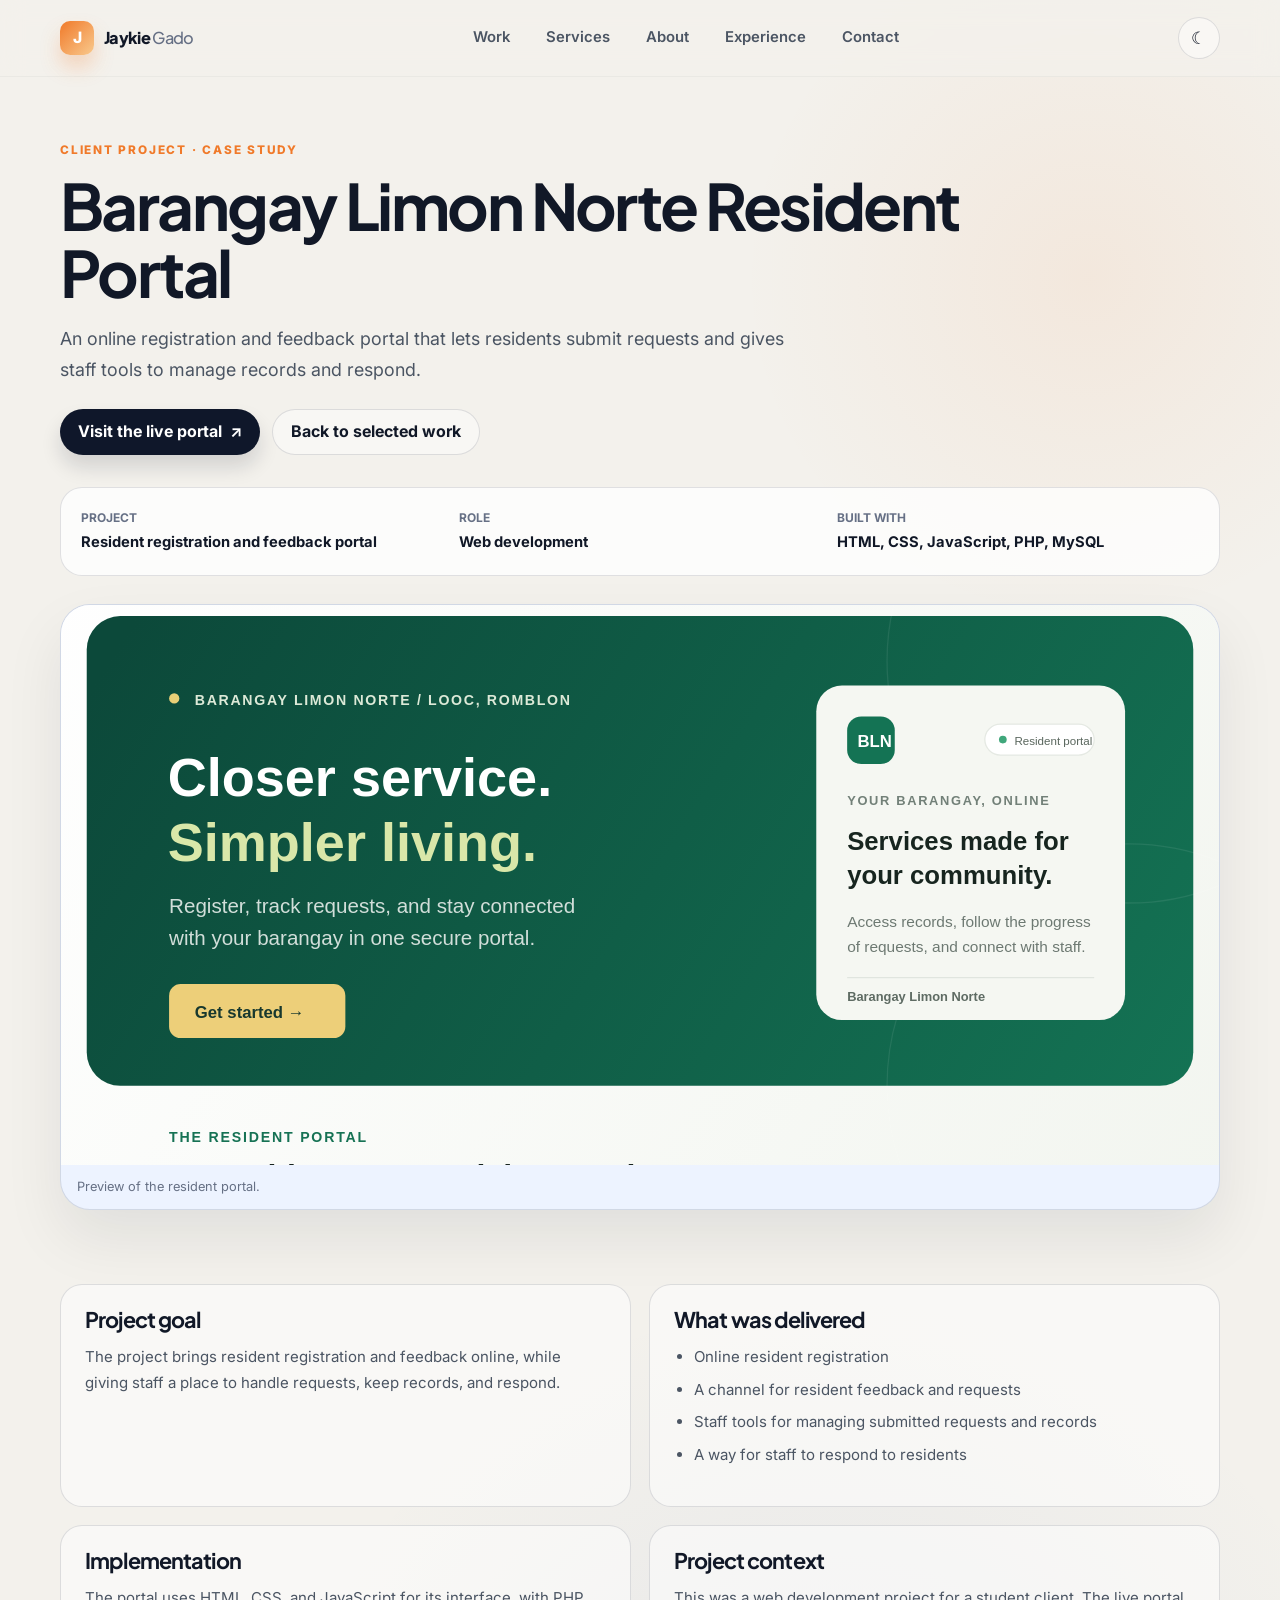
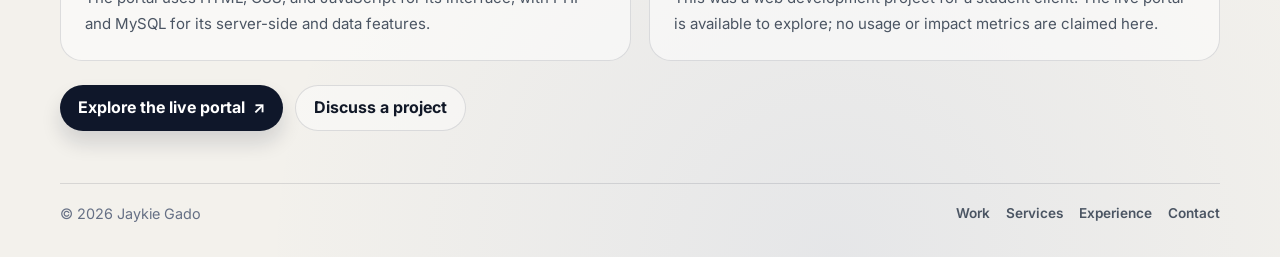
==== limon-norte-case-study.html @ 5b8f56d7 "Improve portfolio positioning and case study Co-authored-by: Copilot <223556219+Copilot@users.norepl" ====
<!doctype html>
<html lang="en">
  <head>
    <meta charset="utf-8">
    <meta name="viewport" content="width=device-width, initial-scale=1.0">
    <meta name="theme-color" content="#f3f1ec">
    <meta name="description" content="Case study: a resident registration and feedback portal for Barangay Limon Norte, with tools for staff to manage requests and records.">
    <title>Barangay Limon Norte Portal | Jaykie Gado</title>
    <link rel="preconnect" href="https://fonts.googleapis.com">
    <link rel="preconnect" href="https://fonts.gstatic.com" crossorigin>
    <link href="https://fonts.googleapis.com/css2?family=Plus+Jakarta+Sans:wght@400;500;600;700;800&family=Inter:wght@400;500;600;700&display=swap" rel="stylesheet">
    <link rel="stylesheet" href="styles.css">
    <script src="script.js" defer></script>
  </head>
  <body>
    <a class="skip-link" href="#main">Skip to main content</a>

    <header class="site-header" id="siteHeader">
      <nav class="nav container" aria-label="Main navigation">
        <div class="nav-brand-group">
          <a class="nav-brand" href="index.html#top" aria-label="Jaykie Gado home">
            <span class="nav-mark">J</span>
            <span class="nav-name">Jaykie <em>Gado</em></span>
          </a>
        </div>
        <ul class="nav-links" id="navLinks">
          <li><a href="index.html#projects" class="nav-link">Work</a></li>
          <li><a href="index.html#pricing" class="nav-link">Services</a></li>
          <li><a href="index.html#about" class="nav-link">About</a></li>
          <li><a href="index.html#experience" class="nav-link">Experience</a></li>
          <li><a href="index.html#contact" class="nav-link">Contact</a></li>
        </ul>
        <div class="nav-actions">
          <button class="theme-toggle" type="button" aria-label="Switch to dark theme" title="Toggle color theme">
            <span aria-hidden="true">☾</span>
          </button>
        </div>
        <button class="nav-toggle" type="button" aria-label="Toggle navigation" aria-expanded="false">
          <span></span>
          <span></span>
        </button>
      </nav>
    </header>

    <main id="main" class="page-shell">
      <section class="case-study-hero">
        <div class="container">
          <p class="eyebrow">Client project · Case study</p>
          <h1>Barangay Limon Norte Resident Portal</h1>
          <p class="case-study-lede">
            An online registration and feedback portal that lets residents submit requests and gives staff tools to manage records and respond.
          </p>
          <div class="case-study-actions">
            <a class="btn btn-dark" href="https://limonnorteportal.infy.click/" target="_blank" rel="noopener noreferrer">Visit the live portal <span aria-hidden="true">↗</span></a>
            <a class="btn btn-ghost" href="index.html#projects">Back to selected work</a>
          </div>

          <dl class="case-study-facts">
            <div>
              <dt>Project</dt>
              <dd>Resident registration and feedback portal</dd>
            </div>
            <div>
              <dt>Role</dt>
              <dd>Web development</dd>
            </div>
            <div>
              <dt>Built with</dt>
              <dd>HTML, CSS, JavaScript, PHP, MySQL</dd>
            </div>
          </dl>

          <figure class="case-study-image">
            <img src="limon-norte-portal-thumbnail.svg" alt="Preview of the Barangay Limon Norte resident portal" fetchpriority="high">
            <figcaption>Preview of the resident portal.</figcaption>
          </figure>
        </div>
      </section>

      <section class="section">
        <div class="container">
          <div class="case-study-content">
            <article class="case-study-detail">
              <h2>Project goal</h2>
              <p>
                The project brings resident registration and feedback online, while giving staff a place to handle requests, keep records, and respond.
              </p>
            </article>
            <article class="case-study-detail">
              <h2>What was delivered</h2>
              <ul>
                <li>Online resident registration</li>
                <li>A channel for resident feedback and requests</li>
                <li>Staff tools for managing submitted requests and records</li>
                <li>A way for staff to respond to residents</li>
              </ul>
            </article>
            <article class="case-study-detail">
              <h2>Implementation</h2>
              <p>
                The portal uses HTML, CSS, and JavaScript for its interface, with PHP and MySQL for its server-side and data features.
              </p>
            </article>
            <article class="case-study-detail">
              <h2>Project context</h2>
              <p>
                This was a web development project for a student client. The live portal is available to explore; no usage or impact metrics are claimed here.
              </p>
            </article>
          </div>
          <div class="case-study-actions">
            <a class="btn btn-dark" href="https://limonnorteportal.infy.click/" target="_blank" rel="noopener noreferrer">Explore the live portal <span aria-hidden="true">↗</span></a>
            <a class="btn btn-ghost" href="index.html#contact">Discuss a project</a>
          </div>
        </div>
      </section>
    </main>

    <footer class="site-footer">
      <div class="container footer-inner">
        <p>© 2026 Jaykie Gado</p>
        <nav class="footer-nav" aria-label="Footer navigation">
          <a href="index.html#projects">Work</a>
          <a href="index.html#pricing">Services</a>
          <a href="index.html#experience">Experience</a>
          <a href="index.html#contact">Contact</a>
        </nav>
      </div>
    </footer>
  </body>
</html>
---- styles.css ----
﻿:root {
  color-scheme: light;
  --bg: #f3f1ec;
  --bg-soft: #fbfaf7;
  --surface: rgba(255, 255, 255, 0.76);
  --surface-strong: #ffffff;
  --surface-raised: rgba(255, 255, 255, 0.5);
  --surface-soft: rgba(255, 255, 255, 0.42);
  --surface-chip: rgba(255, 255, 255, 0.38);
  --surface-hover: rgba(17, 24, 39, 0.04);
  --surface-tag: rgba(17, 24, 39, 0.02);
  --header-bg: rgba(243, 241, 236, 0.76);
  --header-border: rgba(17, 24, 39, 0.04);
  --header-shadow: 0 12px 24px rgba(15, 23, 42, 0.06);
  --section-wash: linear-gradient(180deg, rgba(255, 255, 255, 0.24), rgba(255, 255, 255, 0));
  --ink: #111827;
  --ink-soft: #4b5563;
  --muted: #667085;
  --border: rgba(15, 23, 42, 0.12);
  --shadow: 0 28px 60px rgba(15, 23, 42, 0.08);
  --shadow-soft: 0 18px 36px rgba(15, 23, 42, 0.05);
  --button-bg: #0f172a;
  --button-text: #ffffff;
  --button-hover: #172334;
  --button-shadow: 0 12px 20px rgba(15, 23, 42, 0.14);
  --media-bg: #edf3ff;
  --ambient-warm: rgba(240, 122, 42, 0.08);
  --ambient-cool: rgba(68, 103, 186, 0.08);
  --brand-mark-end: #f9c98d;
  --brand-mark-text: #ffffff;
  --accent: #f07a2a;
  --accent-soft: #fff1e7;
  --container: 1160px;
  --nav-h: 76px;
  --radius-xl: 30px;
  --radius-lg: 22px;
  --radius-md: 16px;
}

* { box-sizing: border-box; }

html {
  scroll-behavior: smooth;
}

body {
  margin: 0;
  min-height: 100vh;
  background:
    radial-gradient(circle at 85% 15%, var(--ambient-warm), transparent 18%),
    radial-gradient(circle at 65% 100%, var(--ambient-cool), transparent 28%),
    var(--bg);
  color: var(--ink);
  font-family: "Inter", sans-serif;
  line-height: 1.6;
  transition: background-color 0.2s ease, color 0.2s ease;
}

body.dark-theme {
  color-scheme: dark;
  --bg: #10151d;
  --bg-soft: #171f2b;
  --surface: rgba(27, 36, 49, 0.92);
  --surface-strong: #1b2431;
  --surface-raised: #1b2431;
  --surface-soft: rgba(255, 255, 255, 0.045);
  --surface-chip: rgba(255, 255, 255, 0.055);
  --surface-hover: rgba(255, 255, 255, 0.07);
  --surface-tag: rgba(255, 255, 255, 0.04);
  --header-bg: rgba(16, 21, 29, 0.88);
  --header-border: rgba(169, 185, 208, 0.1);
  --header-shadow: 0 12px 24px rgba(0, 0, 0, 0.24);
  --section-wash: linear-gradient(180deg, rgba(255, 255, 255, 0.025), rgba(255, 255, 255, 0));
  --ink: #f5f7fb;
  --ink-soft: #c5cfdd;
  --muted: #9ba8ba;
  --border: rgba(169, 185, 208, 0.16);
  --shadow: 0 28px 60px rgba(0, 0, 0, 0.36);
  --shadow-soft: 0 18px 36px rgba(0, 0, 0, 0.22);
  --button-bg: #ffad70;
  --button-text: #21170f;
  --button-hover: #ffc18f;
  --button-shadow: 0 12px 24px rgba(255, 173, 112, 0.16);
  --media-bg: #202a38;
  --ambient-warm: rgba(240, 122, 42, 0.055);
  --ambient-cool: rgba(68, 103, 186, 0.045);
  --brand-mark-end: #ffd2ad;
  --brand-mark-text: #21170f;
  --accent: #ffad70;
  --accent-soft: rgba(255, 173, 112, 0.12);
}

img {
  display: block;
  max-width: 100%;
}

a {
  color: inherit;
  text-decoration: none;
}

button, input, textarea {
  font: inherit;
}

button {
  border: 0;
  background: none;
  color: inherit;
}

.skip-link {
  position: absolute;
  left: -9999px;
  top: auto;
}

.skip-link:focus {
  left: 16px;
  top: 16px;
  z-index: 50;
  padding: 12px 18px;
  background: var(--button-bg);
  color: var(--button-text);
  border-radius: 10px;
}

.container {
  width: min(var(--container), calc(100% - 48px));
  margin-inline: auto;
}

.section {
  padding: 38px 0 52px;
}

section[id] {
  scroll-margin-top: calc(var(--nav-h) + 18px);
}

.eyebrow {
  margin: 0 0 12px;
  color: var(--accent);
  font-size: 0.74rem;
  font-weight: 800;
  letter-spacing: 0.15em;
  text-transform: uppercase;
}

h1, h2, h3 {
  font-family: "Plus Jakarta Sans", sans-serif;
  line-height: 1.05;
  letter-spacing: -0.04em;
  margin: 0;
}

h2 {
  font-size: clamp(2rem, 3vw, 3rem);
}

p {
  margin: 0;
}

.site-header {
  position: sticky;
  top: 0;
  z-index: 40;
  background: var(--header-bg);
  backdrop-filter: blur(12px);
  border-bottom: 1px solid var(--header-border);
  transition: background-color 0.2s ease, box-shadow 0.2s ease, border-color 0.2s ease;
}

.site-header.is-scrolled {
  box-shadow: var(--header-shadow);
}

.nav {
  height: var(--nav-h);
  display: flex;
  align-items: center;
  justify-content: space-between;
  gap: 18px;
}

.nav-brand-group {
  display: flex;
  align-items: center;
  gap: 20px;
  min-width: 0;
}

.nav-brand {
  display: inline-flex;
  align-items: center;
  gap: 10px;
  min-width: 0;
  font-weight: 800;
  font-size: 1.02rem;
}

.nav-mark {
  width: 34px;
  height: 34px;
  display: grid;
  place-items: center;
  border-radius: 10px;
  background: linear-gradient(135deg, var(--accent), var(--brand-mark-end));
  color: var(--brand-mark-text);
  box-shadow: 0 12px 20px rgba(240, 122, 42, 0.25);
  font-size: 0.98rem;
}

.nav-name {
  white-space: nowrap;
  font-family: "Plus Jakarta Sans", sans-serif;
  letter-spacing: -0.04em;
}

.nav-name em {
  color: var(--muted);
  font-style: normal;
  font-weight: 500;
}

.nav-links {
  display: flex;
  align-items: center;
  justify-content: center;
  gap: 8px;
  list-style: none;
  padding: 0;
  margin: 0;
}

.nav-link {
  display: inline-flex;
  align-items: center;
  justify-content: center;
  min-height: 40px;
  padding: 9px 14px;
  border-radius: 12px;
  color: var(--ink-soft);
  font-size: 0.93rem;
  font-weight: 600;
  transition: color 0.2s ease, background-color 0.2s ease;
}

.nav-link:hover,
.nav-link.is-active {
  background: var(--surface-hover);
  color: var(--ink);
}

.nav-actions {
  display: flex;
  align-items: center;
  gap: 12px;
}

.theme-toggle {
  width: 42px;
  height: 42px;
  border-radius: 50%;
  border: 1px solid var(--border);
  background: var(--surface-soft);
  display: grid;
  place-items: center;
  font-size: 1.05rem;
  cursor: pointer;
  transition: transform 0.2s ease, border-color 0.2s ease;
}

.theme-toggle:hover {
  transform: translateY(-1px);
  border-color: rgba(240, 122, 42, 0.6);
}

.btn {
  display: inline-flex;
  align-items: center;
  justify-content: center;
  gap: 8px;
  min-height: 46px;
  padding: 0 18px;
  border-radius: 999px;
  font-weight: 700;
  transition: transform 0.2s ease, border-color 0.2s ease, background-color 0.2s ease, color 0.2s ease;
}

.btn:hover,
.btn:focus-visible {
  transform: translateY(-1px);
}

.btn-dark {
  background: var(--button-bg);
  color: var(--button-text);
  box-shadow: var(--button-shadow);
}

.btn-dark:hover,
.btn-dark:focus-visible {
  background: var(--button-hover);
}

.btn-ghost {
  border: 1px solid var(--border);
  background: var(--surface-soft);
  color: var(--ink);
}

.btn-sm {
  min-height: 38px;
  padding-inline: 14px;
  font-size: 0.83rem;
}

.btn-arrow {
  display: inline-block;
  font-size: 1.05rem;
  transform: translateX(0);
  transition: transform 0.2s ease;
}

.btn:hover .btn-arrow,
.btn:focus-visible .btn-arrow {
  transform: translateX(3px);
}

.nav-toggle {
  display: none;
  width: 40px;
  height: 40px;
  border: 1px solid var(--border);
  border-radius: 10px;
  padding: 0;
  flex-direction: column;
  justify-content: center;
  align-items: center;
  gap: 5px;
  cursor: pointer;
}

.nav-toggle span {
  width: 18px;
  height: 2px;
  border-radius: 999px;
  background: var(--ink);
  display: block;
  transition: transform 0.2s ease, opacity 0.2s ease;
}

.nav-toggle[aria-expanded="true"] span:nth-child(1) {
  transform: translateY(7px) rotate(45deg);
}

.nav-toggle[aria-expanded="true"] span:nth-child(2) {
  transform: translateY(-7px) rotate(-45deg);
}

.hero {
  padding: 56px 0 28px;
}

.case-study-hero {
  padding: 64px 0 36px;
}

.case-study-hero h1 {
  max-width: 900px;
  font-size: clamp(2.7rem, 5vw, 4.5rem);
}

.case-study-lede {
  max-width: 760px;
  margin-top: 18px;
  color: var(--ink-soft);
  font-size: 1.12rem;
  line-height: 1.7;
}

.case-study-actions {
  display: flex;
  flex-wrap: wrap;
  gap: 12px;
  margin-top: 24px;
}

.case-study-facts {
  display: grid;
  grid-template-columns: repeat(3, minmax(0, 1fr));
  gap: 16px;
  margin-top: 32px;
  padding: 20px;
  border: 1px solid var(--border);
  border-radius: var(--radius-lg);
  background: var(--surface);
}

.case-study-facts div {
  display: grid;
  gap: 4px;
}

.case-study-facts dt {
  color: var(--muted);
  font-size: 0.75rem;
  font-weight: 700;
  text-transform: uppercase;
}

.case-study-facts dd {
  margin: 0;
  color: var(--ink);
  font-size: 0.92rem;
  font-weight: 700;
}

.case-study-image {
  margin: 28px 0 0;
  overflow: hidden;
  border: 1px solid var(--border);
  border-radius: var(--radius-xl);
  background: var(--media-bg);
  box-shadow: var(--shadow);
}

.case-study-image img {
  width: 100%;
  max-height: 560px;
  object-fit: cover;
}

.case-study-image figcaption {
  padding: 12px 16px;
  color: var(--muted);
  font-size: 0.8rem;
}

.case-study-content {
  display: grid;
  grid-template-columns: repeat(2, minmax(0, 1fr));
  gap: 18px;
}

.case-study-detail {
  padding: 24px;
  border: 1px solid var(--border);
  border-radius: var(--radius-lg);
  background: var(--surface-raised);
}

.case-study-detail h2 {
  font-size: 1.35rem;
}

.case-study-detail p,
.case-study-detail ul {
  margin-top: 12px;
  color: var(--ink-soft);
  font-size: 0.94rem;
  line-height: 1.7;
}

.case-study-detail ul {
  display: grid;
  gap: 7px;
  padding-left: 20px;
}

.hero-inner {
  display: grid;
  grid-template-columns: minmax(0, 1.15fr) minmax(320px, 0.85fr);
  align-items: center;
  gap: 42px;
}

.hero-copy {
  max-width: 700px;
}

.hero-badge {
  display: inline-flex;
  align-items: center;
  gap: 10px;
  padding: 8px 12px;
  border: 1px solid var(--border);
  border-radius: 999px;
  background: var(--surface-soft);
  color: var(--ink-soft);
  font-size: 0.8rem;
  font-weight: 700;
}

.hero h1 {
  margin-top: 18px;
  font-size: clamp(3rem, 5vw, 5rem);
  letter-spacing: -0.07em;
  max-width: 700px;
}

.hero-sub {
  margin-top: 22px;
  max-width: 600px;
  color: var(--ink-soft);
  font-size: 1.12rem;
  line-height: 1.7;
}

.hero-sub strong {
  color: var(--ink);
}

.hero-cta {
  display: flex;
  align-items: center;
  flex-wrap: wrap;
  gap: 14px;
  margin-top: 26px;
}

.hero-foot {
  display: flex;
  align-items: center;
  gap: 14px;
  margin-top: 22px;
  color: var(--muted);
  font-size: 0.78rem;
  font-weight: 700;
  letter-spacing: 0.08em;
  text-transform: uppercase;
}

.hero-divider {
  width: 1px;
  height: 18px;
  background: var(--border);
}

.featured-project {
  overflow: hidden;
  border: 1px solid var(--border);
  border-radius: var(--radius-xl);
  background: var(--surface-raised);
  box-shadow: var(--shadow);
  transition: transform 0.2s ease, box-shadow 0.2s ease;
}

.featured-project:hover,
.featured-project:focus-within {
  transform: translateY(-4px);
  box-shadow: var(--shadow-soft);
}

.featured-project-link {
  display: block;
  height: 100%;
}

.featured-project img {
  width: 100%;
  aspect-ratio: 16 / 11;
  object-fit: cover;
  background: var(--media-bg);
}

.featured-project-body {
  padding: 20px 22px 22px;
}

.featured-project-kicker {
  color: var(--accent);
  font-size: 0.7rem;
  font-weight: 800;
  letter-spacing: 0.12em;
  text-transform: uppercase;
}

.featured-project h2 {
  margin-top: 8px;
  font-size: clamp(1.3rem, 2vw, 1.7rem);
  line-height: 1.2;
  letter-spacing: -0.045em;
}

.featured-project-cta {
  display: inline-flex;
  align-items: center;
  gap: 8px;
  margin-top: 14px;
  color: var(--ink-soft);
  font-size: 0.88rem;
  font-weight: 700;
}

.featured-project-cta span {
  color: var(--accent);
  transition: transform 0.2s ease;
}

.featured-project:hover .featured-project-cta span,
.featured-project:focus-within .featured-project-cta span {
  transform: translateX(3px);
}

.section-head {
  margin-bottom: 26px;
}

.section-head h2 {
  max-width: 760px;
}

.about-grid {
  display: grid;
  grid-template-columns: minmax(0, 1.15fr) minmax(280px, 0.85fr);
  align-items: start;
  gap: 32px;
}

.about-copy {
  max-width: 760px;
}

.about-copy p + p {
  margin-top: 16px;
}

.about-copy p {
  color: var(--ink-soft);
  font-size: 1.04rem;
  line-height: 1.75;
}

.about-side {
  position: sticky;
  top: calc(var(--nav-h) + 20px);
}

.about-card {
  padding: 22px;
  border: 1px solid var(--border);
  border-radius: var(--radius-xl);
  background: var(--surface);
  box-shadow: var(--shadow-soft);
}

.about-card-head {
  display: flex;
  align-items: center;
  gap: 14px;
}

.about-card-head h3 {
  font-size: 1.1rem;
}

.about-card-head p {
  margin-top: 4px;
  color: var(--muted);
  font-size: 0.8rem;
}

.about-points {
  list-style: none;
  padding: 0;
  margin: 20px 0 0;
  display: grid;
  gap: 10px;
}

.about-points li {
  position: relative;
  padding-left: 18px;
  color: var(--ink-soft);
  font-size: 0.94rem;
  line-height: 1.6;
}

.about-points li::before {
  content: "";
  position: absolute;
  left: 0;
  top: 11px;
  width: 8px;
  height: 8px;
  border-radius: 50%;
  background: var(--accent);
}

.stack {
  background: var(--section-wash);
}

.stack-ledger {
  border-top: 1px solid var(--border);
}

.stack-row {
  display: grid;
  grid-template-columns: 240px minmax(0, 1fr);
  gap: 24px;
  padding: 22px 0;
  border-bottom: 1px solid var(--border);
}

.stack-cat {
  min-width: 0;
}

.stack-cat h3 {
  font-size: 1.16rem;
  margin-bottom: 6px;
}

.stack-cat p {
  color: var(--muted);
  font-size: 0.93rem;
}

.stack-chips {
  display: flex;
  flex-wrap: wrap;
  align-items: center;
  gap: 10px;
}

.stack-chips span {
  padding: 10px 14px;
  border-radius: 999px;
  border: 1px solid var(--border);
  background: var(--surface-chip);
  color: var(--ink);
  font-size: 0.86rem;
  font-weight: 600;
}

.project-grid {
  display: grid;
  grid-template-columns: repeat(3, minmax(0, 1fr));
  gap: 22px;
}

.project-card {
  display: flex;
  flex-direction: column;
  min-height: 100%;
  border: 1px solid var(--border);
  border-radius: 24px;
  background: var(--surface-raised);
  box-shadow: var(--shadow-soft);
  overflow: hidden;
  transition: transform 0.2s ease, box-shadow 0.2s ease;
}

.project-card:hover,
.project-card:focus-within {
  transform: translateY(-4px);
  box-shadow: var(--shadow);
}

.project-media {
  aspect-ratio: 16 / 10;
  overflow: hidden;
  background: var(--media-bg);
}

.project-media img {
  width: 100%;
  height: 100%;
  object-fit: cover;
  transition: transform 0.25s ease;
}

.project-card:hover .project-media img,
.project-card:focus-within .project-media img {
  transform: scale(1.04);
}

.project-body {
  display: flex;
  flex: 1;
  flex-direction: column;
  padding: 18px 18px 20px;
}

.project-topline {
  display: flex;
  align-items: center;
  justify-content: space-between;
  gap: 12px;
}

.project-tag {
  display: inline-flex;
  padding: 7px 9px;
  border-radius: 999px;
  background: var(--accent-soft);
  color: var(--accent);
  font-size: 0.7rem;
  font-weight: 800;
  letter-spacing: 0.08em;
  text-transform: uppercase;
}

.project-topline a {
  color: var(--ink);
  font-size: 0.78rem;
  font-weight: 700;
}

.project-body h3 {
  margin-top: 16px;
  font-size: 1.45rem;
  letter-spacing: -0.05em;
}

.project-body p {
  margin-top: 12px;
  color: var(--ink-soft);
  font-size: 0.96rem;
  line-height: 1.7;
}

.project-case-study {
  display: inline-flex;
  align-items: center;
  gap: 7px;
  margin-top: 12px;
  color: var(--ink);
  font-size: 0.86rem;
  font-weight: 700;
}

.project-case-study span {
  color: var(--accent);
}

.project-tags {
  display: flex;
  flex-wrap: wrap;
  gap: 8px;
  list-style: none;
  padding: 0;
  margin: 18px 0 0;
}

.project-tags li {
  padding: 7px 10px;
  border-radius: 999px;
  border: 1px solid var(--border);
  background: var(--surface-tag);
  color: var(--ink-soft);
  font-size: 0.72rem;
  font-weight: 700;
  letter-spacing: 0.02em;
}

.pricing {
  background: var(--section-wash);
}

.pricing-intro {
  max-width: 760px;
  margin-top: 16px;
  color: var(--ink-soft);
  font-size: 1rem;
  line-height: 1.7;
}

.pricing-toolbar {
  display: grid;
  grid-template-columns: auto minmax(190px, 250px) minmax(0, 1fr);
  align-items: center;
  gap: 12px;
  margin: 0 0 22px;
  padding: 16px 18px;
  border: 1px solid var(--border);
  border-radius: var(--radius-md);
  background: var(--surface);
}

.pricing-toolbar label {
  color: var(--ink);
  font-size: 0.88rem;
  font-weight: 700;
}

.pricing-toolbar select {
  min-height: 42px;
  padding: 8px 12px;
  border: 1px solid var(--border);
  border-radius: 10px;
  background: var(--surface-strong);
  color: var(--ink);
  font: inherit;
  font-size: 0.86rem;
}

.pricing-toolbar select:focus-visible {
  outline: 2px solid var(--accent);
  outline-offset: 2px;
}

.currency-note {
  color: var(--muted);
  font-size: 0.78rem;
  line-height: 1.5;
}

.currency-attribution {
  grid-column: 1 / -1;
  margin: -6px 0 0;
  color: var(--muted);
  font-size: 0.72rem;
}

.currency-attribution a {
  color: inherit;
  text-underline-offset: 2px;
}

.package-grid {
  display: grid;
  grid-template-columns: repeat(3, minmax(0, 1fr));
  align-items: stretch;
  gap: 18px;
}

.package-card {
  display: flex;
  flex-direction: column;
  padding: 24px;
  border: 1px solid var(--border);
  border-radius: var(--radius-lg);
  background: var(--surface-raised);
  box-shadow: var(--shadow-soft);
}

.package-card-featured {
  border-color: var(--accent);
  box-shadow: var(--shadow);
}

.package-number {
  color: var(--accent);
  font-size: 0.7rem;
  font-weight: 800;
  letter-spacing: 0.12em;
  text-transform: uppercase;
}

.package-card h3,
.custom-solutions h3 {
  margin-top: 10px;
  font-size: 1.35rem;
  line-height: 1.2;
}

.package-audience {
  min-height: 58px;
  margin-top: 10px;
  color: var(--ink-soft);
  font-size: 0.9rem;
  line-height: 1.6;
}

.package-price {
  display: grid;
  gap: 2px;
  margin-top: 18px;
  padding: 14px 0;
  border-top: 1px solid var(--border);
  border-bottom: 1px solid var(--border);
}

.package-price span {
  color: var(--muted);
  font-size: 0.78rem;
}

.package-price strong {
  font-family: "Plus Jakarta Sans", sans-serif;
  font-size: 1.8rem;
  letter-spacing: -0.05em;
}

.package-features,
.custom-solution-list {
  display: grid;
  gap: 9px;
  margin: 18px 0 22px;
  padding: 0;
  list-style: none;
}

.package-features li,
.custom-solution-list li {
  position: relative;
  padding-left: 18px;
  color: var(--ink-soft);
  font-size: 0.84rem;
  line-height: 1.5;
}

.package-features li::before,
.custom-solution-list li::before {
  position: absolute;
  left: 0;
  color: var(--accent);
  content: "✓";
  font-weight: 800;
}

.package-delivery {
  margin-top: auto;
  padding-top: 14px;
  border-top: 1px solid var(--border);
  color: var(--muted);
  font-size: 0.8rem;
  line-height: 1.6;
}

.package-delivery strong {
  color: var(--ink);
}

.custom-solutions {
  display: grid;
  grid-template-columns: minmax(0, 0.9fr) minmax(0, 1.1fr);
  gap: 30px;
  margin-top: 20px;
  padding: 26px;
  border: 1px solid var(--border);
  border-radius: var(--radius-lg);
  background: var(--surface);
}

.custom-solutions-copy > p:not(.package-number, .custom-quotation, .package-delivery) {
  margin-top: 12px;
  color: var(--ink-soft);
  font-size: 0.92rem;
  line-height: 1.7;
}

.custom-quotation {
  margin-top: 16px;
  color: var(--accent);
  font-family: "Plus Jakarta Sans", sans-serif;
  font-size: 1.25rem;
  font-weight: 800;
}

.custom-solutions .package-delivery {
  margin-top: 12px;
}

.custom-solution-list {
  grid-template-columns: repeat(2, minmax(0, 1fr));
  align-content: center;
  margin: 0;
}

.pricing-extras {
  display: grid;
  grid-template-columns: repeat(2, minmax(0, 1fr));
  gap: 20px;
  margin-top: 28px;
}

.pricing-extra {
  padding: 24px;
  border: 1px solid var(--border);
  border-radius: var(--radius-lg);
  background: var(--surface-raised);
}

.pricing-extra h3 {
  margin-bottom: 18px;
  font-size: 1.2rem;
}

.service-list {
  margin: 0;
}

.service-list > div {
  display: flex;
  justify-content: space-between;
  gap: 14px;
  padding: 11px 0;
  border-top: 1px solid var(--border);
  font-size: 0.84rem;
}

.service-list dt {
  color: var(--ink-soft);
}

.service-list dd {
  flex: none;
  margin: 0;
  color: var(--ink);
  font-weight: 700;
  text-align: right;
}

.pricing-terms ol {
  display: grid;
  gap: 12px;
  margin: 16px 0 0;
  padding-left: 20px;
  color: var(--ink-soft);
  font-size: 0.82rem;
  line-height: 1.6;
}

.pricing-terms summary {
  display: flex;
  align-items: center;
  justify-content: space-between;
  gap: 12px;
  color: var(--ink);
  font-family: "Plus Jakarta Sans", sans-serif;
  font-size: 1.2rem;
  font-weight: 800;
  cursor: pointer;
  list-style: none;
}

.pricing-terms summary::-webkit-details-marker {
  display: none;
}

.pricing-terms summary::after {
  color: var(--accent);
  content: "+";
  font-size: 1.5rem;
}

.pricing-terms[open] summary::after {
  content: "−";
}

.pricing-note {
  margin-top: 20px;
  color: var(--muted);
  font-size: 0.8rem;
  line-height: 1.6;
}

.pricing-cta {
  display: flex;
  align-items: center;
  justify-content: space-between;
  gap: 24px;
  margin-top: 24px;
  padding: 24px 26px;
  border: 1px solid var(--border);
  border-radius: var(--radius-lg);
  background: var(--accent-soft);
}

.pricing-cta h3 {
  font-size: 1.2rem;
}

.pricing-cta p {
  margin-top: 7px;
  color: var(--ink-soft);
  font-size: 0.88rem;
}

.timeline-box {
  border-top: 1px solid var(--border);
}

.timeline-item {
  display: grid;
  grid-template-columns: 18px minmax(0, 1fr);
  gap: 22px;
  align-items: start;
  padding-top: 22px;
}

.timeline-marker {
  width: 12px;
  height: 12px;
  border-radius: 50%;
  background: var(--accent);
  box-shadow: 0 0 0 8px rgba(240, 122, 42, 0.12);
}

.timeline-content {
  min-width: 0;
}

.timeline-kicker {
  color: var(--muted);
  font-size: 0.72rem;
  letter-spacing: 0.12em;
  text-transform: uppercase;
  font-weight: 800;
}

.timeline-content h3 {
  margin-top: 10px;
  font-size: clamp(1.6rem, 2.5vw, 2.1rem);
}

.timeline-meta {
  display: flex;
  flex-wrap: wrap;
  gap: 12px;
  margin-top: 8px;
  color: var(--muted);
  font-size: 0.82rem;
  font-weight: 700;
}

.timeline-content p {
  margin-top: 14px;
  color: var(--ink-soft);
  font-size: 1rem;
  line-height: 1.75;
}

.link-arrow {
  display: inline-flex;
  align-items: center;
  gap: 8px;
  margin-top: 14px;
  color: var(--ink);
  font-size: 0.9rem;
  font-weight: 700;
}

.link-arrow span {
  color: var(--accent);
  font-size: 1.1rem;
}

.testimonial-card {
  width: 100%;
  max-width: 760px;
  margin-inline: auto;
  padding: 18px;
  border: 1px solid var(--border);
  border-radius: var(--radius-xl);
  background: var(--surface);
  box-shadow: var(--shadow-soft);
}

.testimonial-label {
  margin-bottom: 16px;
  color: var(--muted);
  font-size: 0.85rem;
  font-weight: 700;
}

.testimonial-images {
  display: grid;
  grid-template-columns: repeat(2, minmax(0, 1fr));
  gap: 14px;
}

.testimonial-images img {
  width: 100%;
  height: clamp(160px, 24vw, 260px);
  object-fit: contain;
  border-radius: 18px;
  border: 1px solid var(--border);
  background: var(--media-bg);
}

.contact {
  padding-bottom: 70px;
}

.contact-band {
  padding: 32px 28px;
  border: 1px solid var(--border);
  border-radius: 32px;
  background: linear-gradient(135deg, rgba(255,255,255,0.7), rgba(255, 241, 231, 0.72));
  box-shadow: var(--shadow-soft);
}

body.dark-theme .contact-band {
  background: linear-gradient(135deg, #1b2431, #202a38);
}

.contact-copy h2 {
  max-width: 660px;
}

.contact-text {
  margin-top: 16px;
  max-width: 700px;
  color: var(--ink-soft);
  font-size: 1.03rem;
  line-height: 1.7;
}

.inquiry-form {
  display: grid;
  grid-template-columns: repeat(2, minmax(0, 1fr));
  gap: 18px;
  margin-top: 26px;
}

.form-field {
  display: grid;
  align-content: start;
  gap: 7px;
  min-width: 0;
}

.form-field[hidden] {
  display: none;
}

.form-field label {
  color: var(--ink);
  font-size: 0.88rem;
  font-weight: 700;
}

.form-field label span {
  color: var(--muted);
  font-size: 0.8rem;
  font-weight: 500;
}

.form-field input,
.form-field select,
.form-field textarea {
  width: 100%;
  min-width: 0;
  border: 1px solid var(--border);
  border-radius: 12px;
  padding: 12px 14px;
  background: var(--surface-strong);
  color: var(--ink);
  font-size: 0.94rem;
  transition: border-color 0.2s ease, box-shadow 0.2s ease;
}

.form-field input,
.form-field select {
  min-height: 48px;
}

.form-field textarea {
  min-height: 132px;
  resize: vertical;
  line-height: 1.6;
}

.form-field input::placeholder,
.form-field textarea::placeholder {
  color: var(--muted);
}

.form-field input:focus,
.form-field select:focus,
.form-field textarea:focus {
  outline: none;
  border-color: var(--accent);
  box-shadow: 0 0 0 3px var(--accent-soft);
}

.form-field-wide {
  grid-column: 1 / -1;
}

.form-submit {
  justify-items: start;
  gap: 10px;
}

.form-submit button {
  cursor: pointer;
}

.form-submit button:disabled {
  cursor: wait;
  opacity: 0.72;
}

.form-submit p,
.form-submit a {
  color: var(--muted);
  font-size: 0.82rem;
}

.form-submit .form-status:empty {
  display: none;
}

.form-submit .form-status {
  color: var(--ink);
  font-weight: 700;
}

.form-submit a {
  color: var(--ink-soft);
  text-decoration: underline;
  text-underline-offset: 3px;
}

.site-footer {
  padding: 0 0 32px;
}

.footer-inner {
  display: flex;
  align-items: center;
  justify-content: space-between;
  gap: 18px;
  border-top: 1px solid var(--border);
  padding-top: 18px;
}

.footer-inner p {
  color: var(--muted);
  font-size: 0.9rem;
}

.footer-nav {
  display: flex;
  align-items: center;
  flex-wrap: wrap;
  gap: 16px;
  color: var(--ink-soft);
  font-size: 0.85rem;
  font-weight: 600;
}

@media (max-width: 980px) {
  .nav-brand-group {
    gap: 12px;
  }

  .project-grid {
    grid-template-columns: repeat(2, minmax(0, 1fr));
  }

  .package-grid {
    grid-template-columns: repeat(2, minmax(0, 1fr));
  }

  .pricing-toolbar {
    grid-template-columns: auto minmax(190px, 250px);
  }

  .currency-note {
    grid-column: 1 / -1;
  }

  .package-card:last-child {
    grid-column: 1 / -1;
  }

  .about-grid,
  .hero-inner {
    grid-template-columns: 1fr;
  }

  .hero-copy {
    max-width: 760px;
  }

  .featured-project {
    width: min(100%, 560px);
    justify-self: center;
  }

  .about-side {
    position: static;
  }
}

@media (max-width: 1200px) and (min-width: 761px) {
  .nav-links {
    gap: 2px;
  }

  .nav-link {
    padding-inline: 9px;
    font-size: 0.86rem;
  }
}

@media (max-width: 760px) {
  .container {
    width: min(var(--container), calc(100% - 24px));
  }

  .nav {
    gap: 10px;
    position: relative;
  }

  .nav-links {
    position: absolute;
    top: calc(100% + 8px);
    left: 0;
    right: 0;
    display: none;
    flex-direction: column;
    padding: 16px 14px 18px;
    border: 1px solid var(--border);
    border-radius: 18px;
    background: var(--surface-strong);
    box-shadow: var(--shadow-soft);
  }

  .nav-links.is-open {
    display: flex;
  }

  .nav-actions .btn {
    display: none;
  }

  .nav-toggle {
    display: inline-flex;
  }

  .hero {
    padding-top: 36px;
  }

  .case-study-hero {
    padding-top: 40px;
  }

  .case-study-facts,
  .case-study-content {
    grid-template-columns: 1fr;
  }

  .hero h1 {
    font-size: clamp(2.7rem, 11vw, 4rem);
  }

  .hero-foot {
    flex-wrap: wrap;
  }

  .project-grid {
    grid-template-columns: 1fr;
  }

  .package-grid,
  .pricing-extras,
  .custom-solutions {
    grid-template-columns: 1fr;
  }

  .pricing-toolbar {
    grid-template-columns: 1fr;
  }

  .currency-note {
    grid-column: auto;
  }

  .package-card:last-child {
    grid-column: auto;
  }

  .package-audience {
    min-height: 0;
  }

  .custom-solutions,
  .pricing-extra {
    padding: 20px;
  }

  .custom-solution-list {
    grid-template-columns: 1fr;
  }

  .pricing-cta {
    align-items: flex-start;
    flex-direction: column;
    padding: 20px;
  }

  .stack-row {
    grid-template-columns: 1fr;
    gap: 14px;
  }

  .hero-inner {
    gap: 32px;
  }

  .contact-band {
    padding: 22px 20px;
  }

  .inquiry-form {
    grid-template-columns: 1fr;
  }

  .form-field-wide {
    grid-column: auto;
  }

  .footer-inner {
    flex-direction: column;
    align-items: flex-start;
  }
}
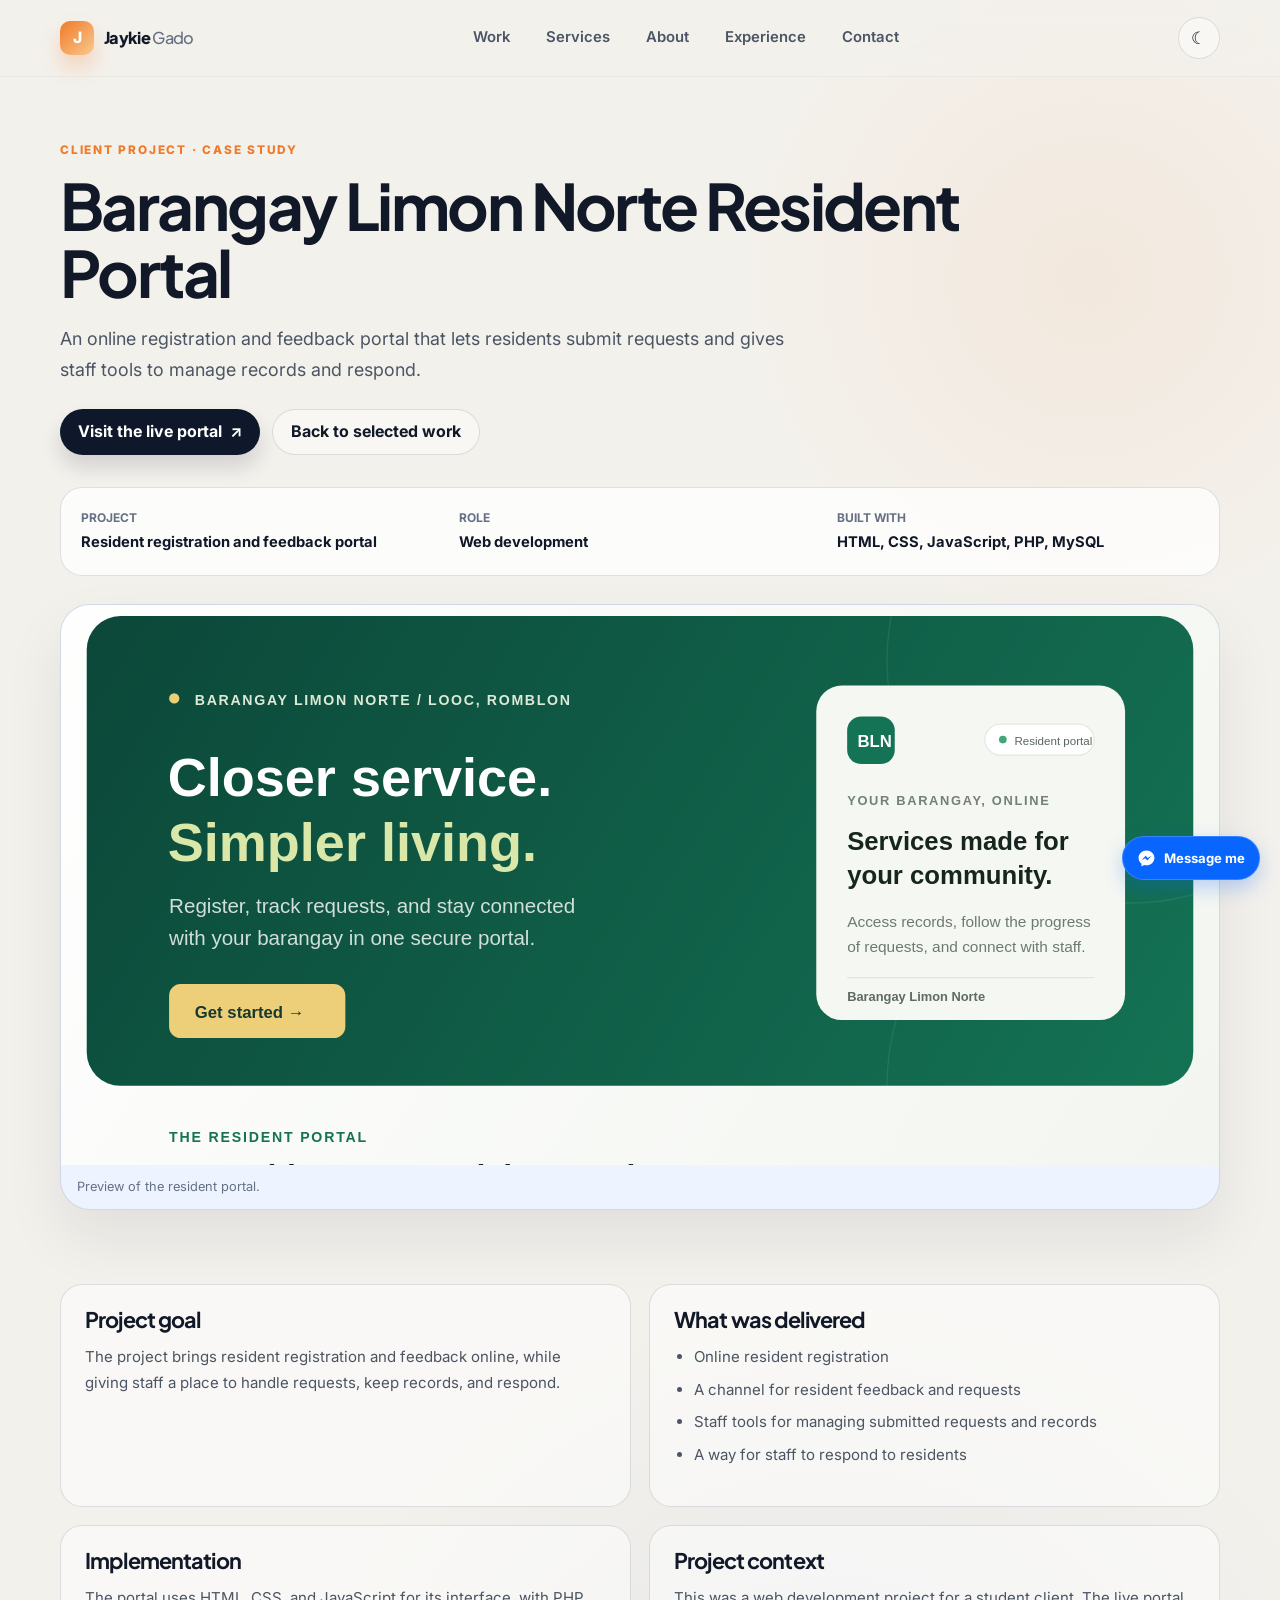
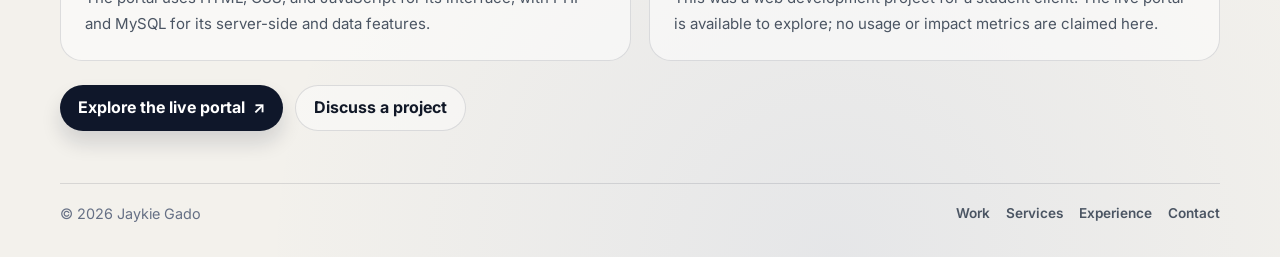
==== commit 32ec1108: "Refine portfolio services and contact options Co-authored-by: Copilot <223556219+Copilot@users.norep" ====
--- a/limon-norte-case-study.html
+++ b/limon-norte-case-study.html
@@ -127,5 +127,12 @@
         </nav>
       </div>
     </footer>
+
+    <a class="messenger-widget" href="https://m.me/jaykiegado88" target="_blank" rel="noopener noreferrer" aria-label="Message Jaykie on Messenger (opens in a new tab)">
+      <svg viewBox="0 0 24 24" aria-hidden="true" focusable="false">
+        <path d="M12 2C6.48 2 2 6.16 2 11.29c0 2.92 1.43 5.53 3.67 7.24V22l3.35-1.84c.95.27 1.95.42 2.98.42 5.52 0 10-4.16 10-9.29S17.52 2 12 2Zm1 12.5-2.55-2.72-4.98 2.72 5.48-5.82 2.61 2.72 4.92-2.72L13 14.5Z"/>
+      </svg>
+      <span>Message me</span>
+    </a>
   </body>
 </html>
--- a/styles.css
+++ b/styles.css
@@ -780,6 +780,37 @@
   transform: scale(1.04);
 }
 
+.project-card-featured {
+  grid-column: 1 / -1;
+  display: grid;
+  grid-template-columns: minmax(0, 1.15fr) minmax(0, 0.85fr);
+  border-color: var(--accent);
+  box-shadow: var(--shadow);
+}
+
+.project-card-featured .project-media {
+  min-height: 300px;
+  aspect-ratio: auto;
+}
+
+.project-card-featured .project-body {
+  justify-content: center;
+  padding: clamp(24px, 4vw, 44px);
+}
+
+.project-featured-label {
+  margin-bottom: 12px;
+  color: var(--accent);
+  font-size: 0.72rem;
+  font-weight: 800;
+  letter-spacing: 0.12em;
+  text-transform: uppercase;
+}
+
+.project-card-featured .project-body h3 {
+  font-size: clamp(1.7rem, 3vw, 2.3rem);
+}
+
 .project-body {
   display: flex;
   flex: 1;
@@ -871,61 +902,9 @@
   line-height: 1.7;
 }
 
-.pricing-toolbar {
-  display: grid;
-  grid-template-columns: auto minmax(190px, 250px) minmax(0, 1fr);
-  align-items: center;
-  gap: 12px;
-  margin: 0 0 22px;
-  padding: 16px 18px;
-  border: 1px solid var(--border);
-  border-radius: var(--radius-md);
-  background: var(--surface);
-}
-
-.pricing-toolbar label {
-  color: var(--ink);
-  font-size: 0.88rem;
-  font-weight: 700;
-}
-
-.pricing-toolbar select {
-  min-height: 42px;
-  padding: 8px 12px;
-  border: 1px solid var(--border);
-  border-radius: 10px;
-  background: var(--surface-strong);
-  color: var(--ink);
-  font: inherit;
-  font-size: 0.86rem;
-}
-
-.pricing-toolbar select:focus-visible {
-  outline: 2px solid var(--accent);
-  outline-offset: 2px;
-}
-
-.currency-note {
-  color: var(--muted);
-  font-size: 0.78rem;
-  line-height: 1.5;
-}
-
-.currency-attribution {
-  grid-column: 1 / -1;
-  margin: -6px 0 0;
-  color: var(--muted);
-  font-size: 0.72rem;
-}
-
-.currency-attribution a {
-  color: inherit;
-  text-underline-offset: 2px;
-}
-
 .package-grid {
   display: grid;
-  grid-template-columns: repeat(3, minmax(0, 1fr));
+  grid-template-columns: repeat(2, minmax(0, 1fr));
   align-items: stretch;
   gap: 18px;
 }
@@ -966,6 +945,14 @@
   color: var(--ink-soft);
   font-size: 0.9rem;
   line-height: 1.6;
+}
+
+.package-scope-note {
+  margin-top: 16px;
+  color: var(--muted);
+  font-size: 0.78rem;
+  font-weight: 600;
+  line-height: 1.5;
 }
 
 .package-price {
@@ -1267,6 +1254,11 @@
   gap: 14px;
 }
 
+.testimonial-images figure {
+  min-width: 0;
+  margin: 0;
+}
+
 .testimonial-images img {
   width: 100%;
   height: clamp(160px, 24vw, 260px);
@@ -1274,6 +1266,13 @@
   border-radius: 18px;
   border: 1px solid var(--border);
   background: var(--media-bg);
+}
+
+.testimonial-images figcaption {
+  margin-top: 9px;
+  color: var(--ink-soft);
+  font-size: 0.8rem;
+  line-height: 1.5;
 }
 
 .contact {
@@ -1439,6 +1438,50 @@
   font-weight: 600;
 }
 
+.messenger-widget {
+  position: fixed;
+  right: 20px;
+  bottom: 20px;
+  z-index: 35;
+  display: inline-flex;
+  align-items: center;
+  gap: 8px;
+  min-height: 44px;
+  padding: 0 14px;
+  border: 1px solid rgba(255, 255, 255, 0.18);
+  border-radius: 999px;
+  background: #0866ff;
+  color: #ffffff;
+  box-shadow: 0 8px 20px rgba(8, 102, 255, 0.26);
+  font-size: 0.82rem;
+  font-weight: 700;
+  transition: transform 0.2s ease, box-shadow 0.2s ease, opacity 0.2s ease, visibility 0.2s ease;
+}
+
+.messenger-widget.is-hidden {
+  visibility: hidden;
+  opacity: 0;
+  pointer-events: none;
+  transform: translateY(8px);
+}
+
+.messenger-widget:hover {
+  transform: translateY(-2px);
+  box-shadow: 0 16px 34px rgba(8, 102, 255, 0.38);
+}
+
+.messenger-widget:focus-visible {
+  outline: 3px solid var(--ink);
+  outline-offset: 3px;
+}
+
+.messenger-widget svg {
+  width: 19px;
+  height: 19px;
+  flex: none;
+  fill: currentColor;
+}
+
 @media (max-width: 980px) {
   .nav-brand-group {
     gap: 12px;
@@ -1448,20 +1491,12 @@
     grid-template-columns: repeat(2, minmax(0, 1fr));
   }
 
+  .project-card-featured {
+    grid-template-columns: minmax(0, 1fr) minmax(0, 0.9fr);
+  }
+
   .package-grid {
     grid-template-columns: repeat(2, minmax(0, 1fr));
-  }
-
-  .pricing-toolbar {
-    grid-template-columns: auto minmax(190px, 250px);
-  }
-
-  .currency-note {
-    grid-column: 1 / -1;
-  }
-
-  .package-card:last-child {
-    grid-column: 1 / -1;
   }
 
   .about-grid,
@@ -1555,24 +1590,22 @@
     grid-template-columns: 1fr;
   }
 
+  .project-card-featured {
+    grid-column: auto;
+    grid-template-columns: 1fr;
+  }
+
+  .project-card-featured .project-media {
+    min-height: 0;
+    aspect-ratio: 16 / 10;
+  }
+
   .package-grid,
   .pricing-extras,
   .custom-solutions {
     grid-template-columns: 1fr;
   }
 
-  .pricing-toolbar {
-    grid-template-columns: 1fr;
-  }
-
-  .currency-note {
-    grid-column: auto;
-  }
-
-  .package-card:last-child {
-    grid-column: auto;
-  }
-
   .package-audience {
     min-height: 0;
   }
@@ -1617,4 +1650,11 @@
     flex-direction: column;
     align-items: flex-start;
   }
-}
+
+  .messenger-widget {
+    right: 12px;
+    bottom: 12px;
+    min-height: 42px;
+    padding-inline: 12px;
+  }
+}
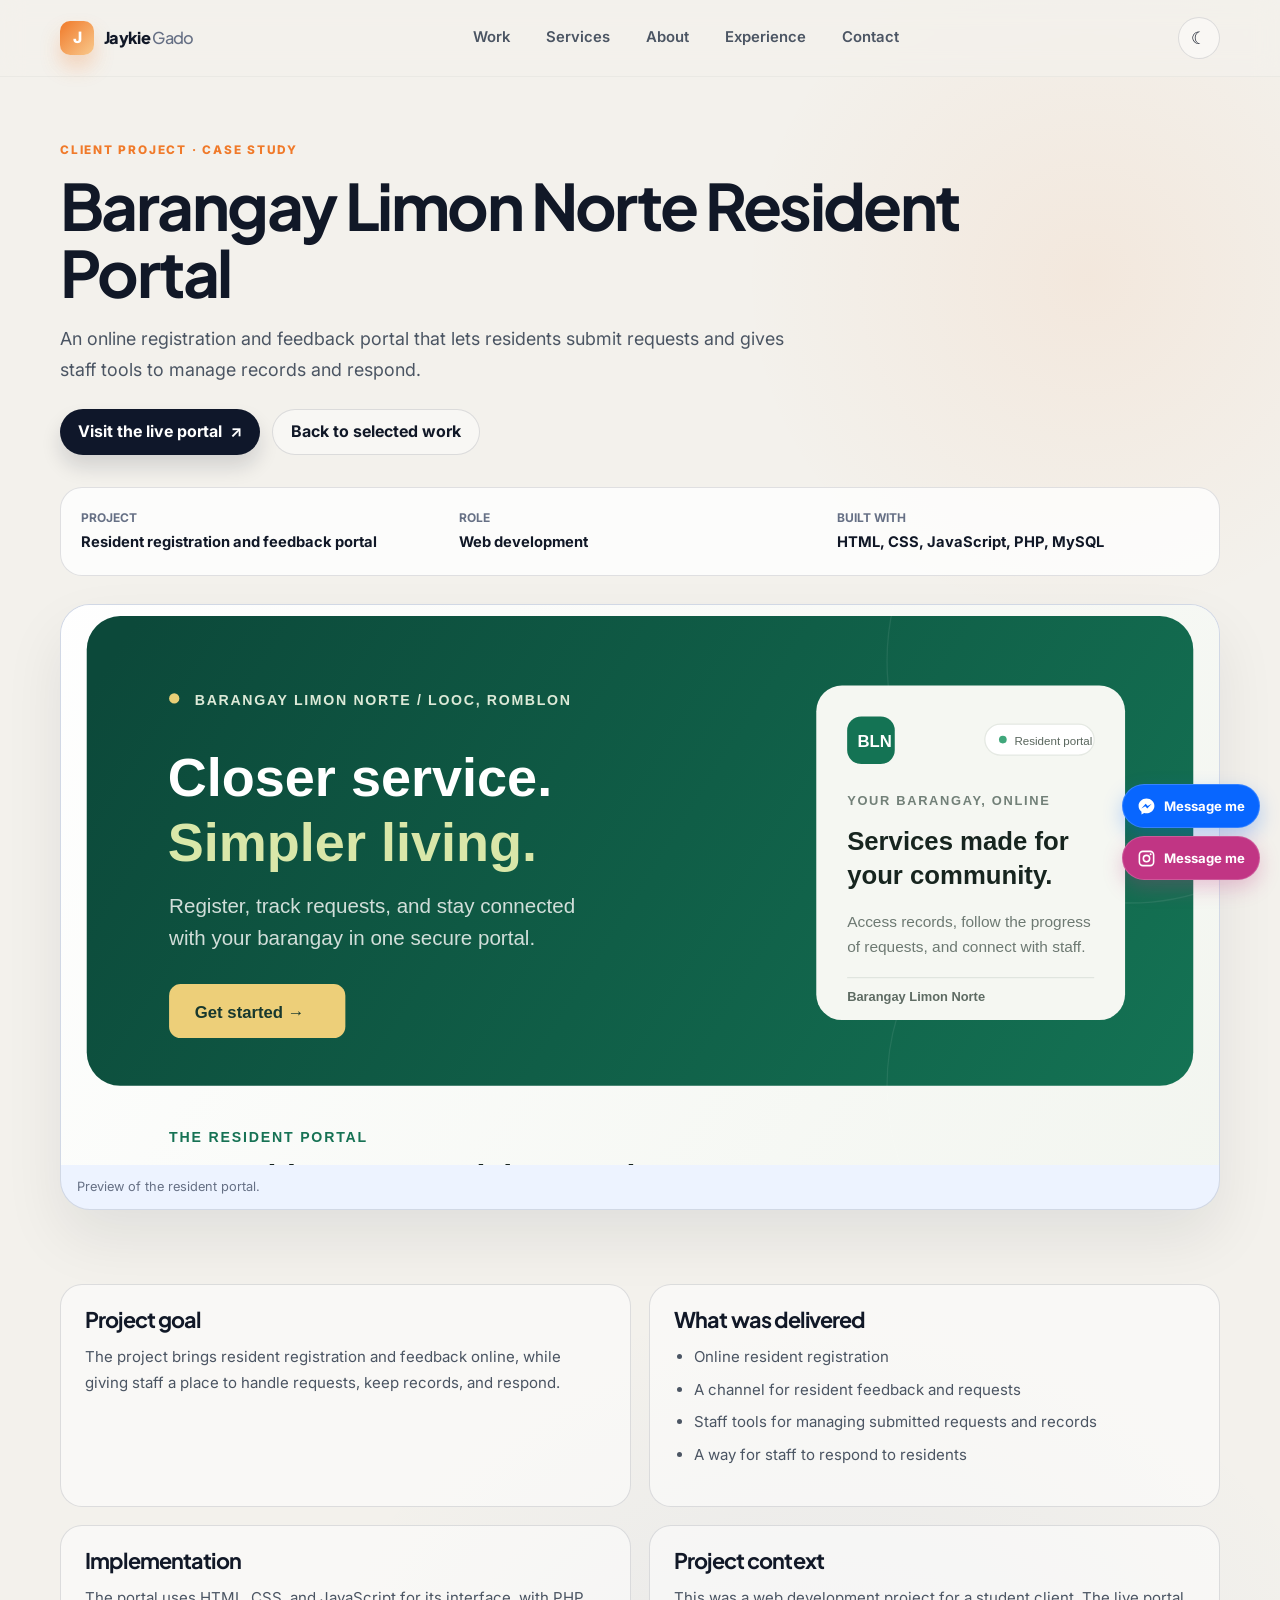
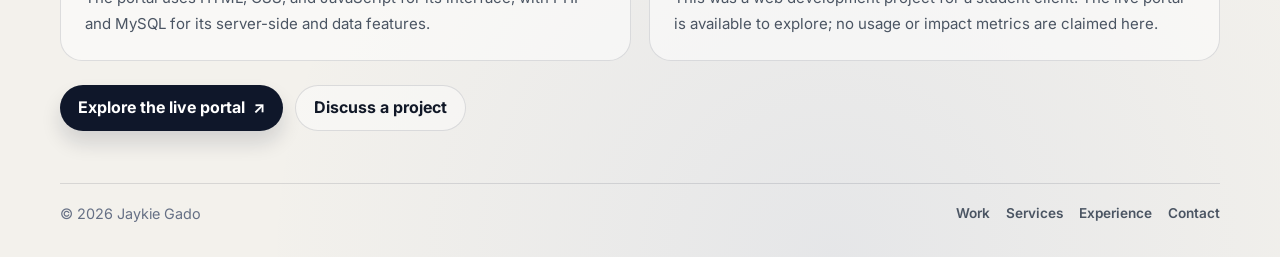
==== commit b7be0160: "Add Instagram contact widget and show pricing terms Co-authored-by: Copilot <223556219+Copilot@users" ====
--- a/limon-norte-case-study.html
+++ b/limon-norte-case-study.html
@@ -128,11 +128,19 @@
       </div>
     </footer>
 
-    <a class="messenger-widget" href="https://m.me/jaykiegado88" target="_blank" rel="noopener noreferrer" aria-label="Message Jaykie on Messenger (opens in a new tab)">
-      <svg viewBox="0 0 24 24" aria-hidden="true" focusable="false">
-        <path d="M12 2C6.48 2 2 6.16 2 11.29c0 2.92 1.43 5.53 3.67 7.24V22l3.35-1.84c.95.27 1.95.42 2.98.42 5.52 0 10-4.16 10-9.29S17.52 2 12 2Zm1 12.5-2.55-2.72-4.98 2.72 5.48-5.82 2.61 2.72 4.92-2.72L13 14.5Z"/>
-      </svg>
-      <span>Message me</span>
-    </a>
+    <div class="contact-widgets" aria-label="Message me">
+      <a class="contact-widget messenger-widget" href="https://m.me/jaykiegado88" target="_blank" rel="noopener noreferrer" aria-label="Message Jaykie on Messenger (opens in a new tab)">
+        <svg viewBox="0 0 24 24" aria-hidden="true" focusable="false">
+          <path d="M12 2C6.48 2 2 6.16 2 11.29c0 2.92 1.43 5.53 3.67 7.24V22l3.35-1.84c.95.27 1.95.42 2.98.42 5.52 0 10-4.16 10-9.29S17.52 2 12 2Zm1 12.5-2.55-2.72-4.98 2.72 5.48-5.82 2.61 2.72 4.92-2.72L13 14.5Z"/>
+        </svg>
+        <span>Message me</span>
+      </a>
+      <a class="contact-widget instagram-widget" href="https://www.instagram.com/jaykiegado88/" target="_blank" rel="noopener noreferrer" aria-label="Message Jaykie on Instagram (opens in a new tab)">
+        <svg viewBox="0 0 24 24" aria-hidden="true" focusable="false">
+          <path d="M7.5 2h9A5.5 5.5 0 0 1 22 7.5v9a5.5 5.5 0 0 1-5.5 5.5h-9A5.5 5.5 0 0 1 2 16.5v-9A5.5 5.5 0 0 1 7.5 2Zm0 2A3.5 3.5 0 0 0 4 7.5v9A3.5 3.5 0 0 0 7.5 20h9a3.5 3.5 0 0 0 3.5-3.5v-9A3.5 3.5 0 0 0 16.5 4h-9ZM12 7a5 5 0 1 1 0 10 5 5 0 0 1 0-10Zm0 2a3 3 0 1 0 0 6 3 3 0 0 0 0-6Zm5.25-3.5a1.25 1.25 0 1 1 0 2.5 1.25 1.25 0 0 1 0-2.5Z"/>
+        </svg>
+        <span>Message me</span>
+      </a>
+    </div>
   </body>
 </html>
--- a/styles.css
+++ b/styles.css
@@ -1095,41 +1095,19 @@
   text-align: right;
 }
 
+.pricing-terms h3 {
+  margin-bottom: 18px;
+  font-size: 1.2rem;
+}
+
 .pricing-terms ol {
   display: grid;
   gap: 12px;
-  margin: 16px 0 0;
+  margin: 0;
   padding-left: 20px;
   color: var(--ink-soft);
   font-size: 0.82rem;
   line-height: 1.6;
-}
-
-.pricing-terms summary {
-  display: flex;
-  align-items: center;
-  justify-content: space-between;
-  gap: 12px;
-  color: var(--ink);
-  font-family: "Plus Jakarta Sans", sans-serif;
-  font-size: 1.2rem;
-  font-weight: 800;
-  cursor: pointer;
-  list-style: none;
-}
-
-.pricing-terms summary::-webkit-details-marker {
-  display: none;
-}
-
-.pricing-terms summary::after {
-  color: var(--accent);
-  content: "+";
-  font-size: 1.5rem;
-}
-
-.pricing-terms[open] summary::after {
-  content: "−";
 }
 
 .pricing-note {
@@ -1438,11 +1416,26 @@
   font-weight: 600;
 }
 
-.messenger-widget {
+.contact-widgets {
   position: fixed;
   right: 20px;
   bottom: 20px;
   z-index: 35;
+  display: flex;
+  flex-direction: column;
+  align-items: flex-end;
+  gap: 8px;
+  transition: transform 0.2s ease, opacity 0.2s ease, visibility 0.2s ease;
+}
+
+.contact-widgets.is-hidden {
+  visibility: hidden;
+  opacity: 0;
+  pointer-events: none;
+  transform: translateY(8px);
+}
+
+.contact-widget {
   display: inline-flex;
   align-items: center;
   gap: 8px;
@@ -1455,31 +1448,33 @@
   box-shadow: 0 8px 20px rgba(8, 102, 255, 0.26);
   font-size: 0.82rem;
   font-weight: 700;
-  transition: transform 0.2s ease, box-shadow 0.2s ease, opacity 0.2s ease, visibility 0.2s ease;
-}
-
-.messenger-widget.is-hidden {
-  visibility: hidden;
-  opacity: 0;
-  pointer-events: none;
-  transform: translateY(8px);
-}
-
-.messenger-widget:hover {
+  transition: transform 0.2s ease, box-shadow 0.2s ease;
+}
+
+.contact-widget:hover {
   transform: translateY(-2px);
   box-shadow: 0 16px 34px rgba(8, 102, 255, 0.38);
 }
 
-.messenger-widget:focus-visible {
+.contact-widget:focus-visible {
   outline: 3px solid var(--ink);
   outline-offset: 3px;
 }
 
-.messenger-widget svg {
+.contact-widget svg {
   width: 19px;
   height: 19px;
   flex: none;
   fill: currentColor;
+}
+
+.instagram-widget {
+  background: #c13584;
+  box-shadow: 0 8px 20px rgba(193, 53, 132, 0.26);
+}
+
+.instagram-widget:hover {
+  box-shadow: 0 16px 34px rgba(193, 53, 132, 0.38);
 }
 
 @media (max-width: 980px) {
@@ -1651,9 +1646,12 @@
     align-items: flex-start;
   }
 
-  .messenger-widget {
+  .contact-widgets {
     right: 12px;
     bottom: 12px;
+  }
+
+  .contact-widget {
     min-height: 42px;
     padding-inline: 12px;
   }
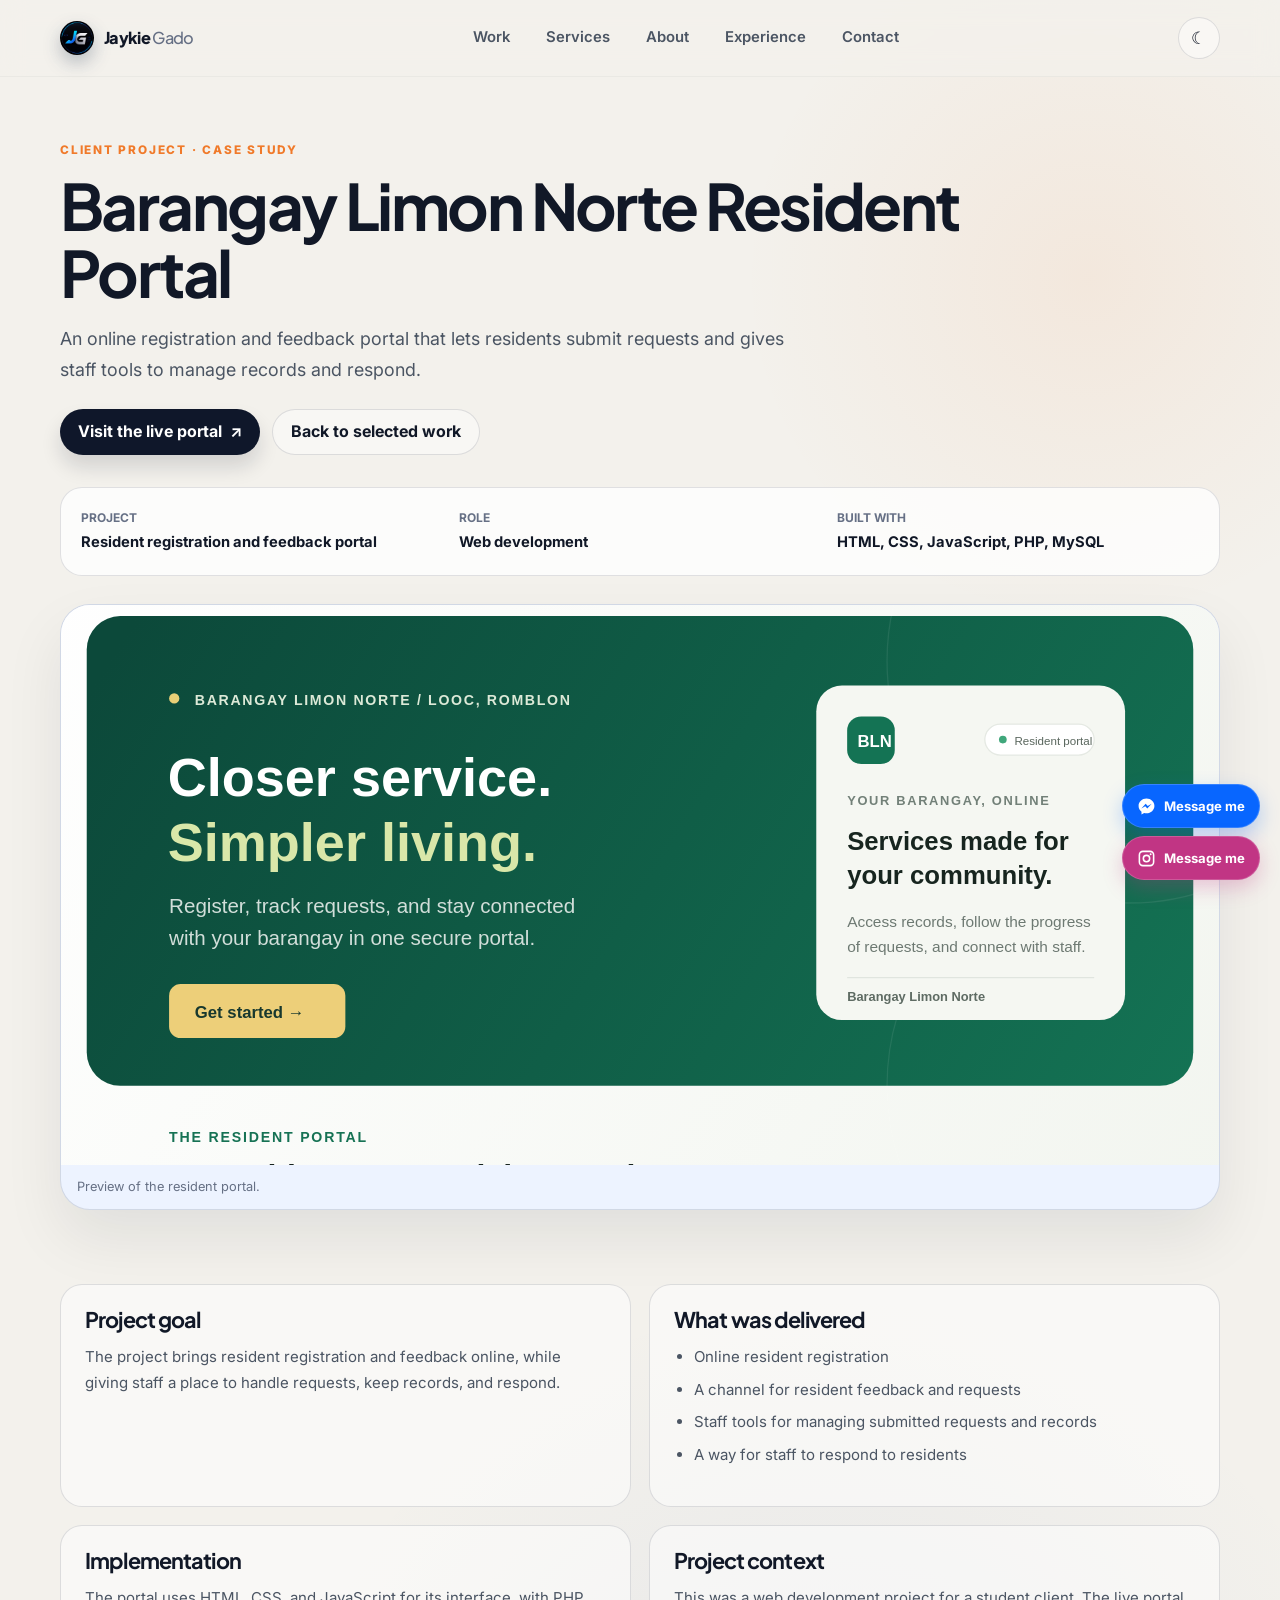
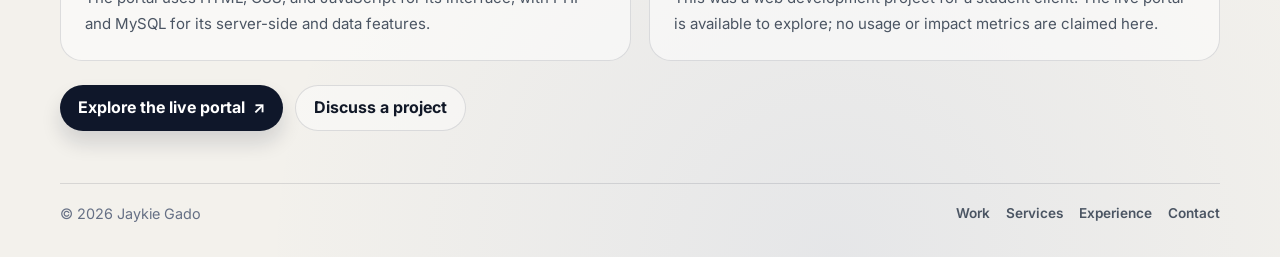
==== commit 9db5c59b: "Update portfolio branding and share preview Co-authored-by: Copilot <223556219+Copilot@users.noreply" ====
--- a/limon-norte-case-study.html
+++ b/limon-norte-case-study.html
@@ -6,6 +6,7 @@
     <meta name="theme-color" content="#f3f1ec">
     <meta name="description" content="Case study: a resident registration and feedback portal for Barangay Limon Norte, with tools for staff to manage requests and records.">
     <title>Barangay Limon Norte Portal | Jaykie Gado</title>
+    <link rel="icon" type="image/png" href="logo.png">
     <link rel="preconnect" href="https://fonts.googleapis.com">
     <link rel="preconnect" href="https://fonts.gstatic.com" crossorigin>
     <link href="https://fonts.googleapis.com/css2?family=Plus+Jakarta+Sans:wght@400;500;600;700;800&family=Inter:wght@400;500;600;700&display=swap" rel="stylesheet">
@@ -19,7 +20,7 @@
       <nav class="nav container" aria-label="Main navigation">
         <div class="nav-brand-group">
           <a class="nav-brand" href="index.html#top" aria-label="Jaykie Gado home">
-            <span class="nav-mark">J</span>
+            <img class="nav-mark" src="logo.png" alt="">
             <span class="nav-name">Jaykie <em>Gado</em></span>
           </a>
         </div>
--- a/styles.css
+++ b/styles.css
@@ -202,15 +202,13 @@
 }
 
 .nav-mark {
+  display: block;
   width: 34px;
   height: 34px;
-  display: grid;
-  place-items: center;
-  border-radius: 10px;
-  background: linear-gradient(135deg, var(--accent), var(--brand-mark-end));
-  color: var(--brand-mark-text);
-  box-shadow: 0 12px 20px rgba(240, 122, 42, 0.25);
-  font-size: 0.98rem;
+  flex: 0 0 34px;
+  border-radius: 50%;
+  object-fit: cover;
+  box-shadow: 0 8px 18px rgba(24, 53, 85, 0.28);
 }
 
 .nav-name {
@@ -1219,6 +1217,21 @@
   box-shadow: var(--shadow-soft);
 }
 
+.testimonial-track {
+  display: grid;
+  grid-template-columns: minmax(0, 1fr);
+}
+
+.testimonial-slide {
+  min-width: 0;
+}
+
+.testimonial-evidence {
+  display: grid;
+  grid-template-columns: repeat(2, minmax(0, 1fr));
+  gap: 14px;
+}
+
 .testimonial-label {
   margin-bottom: 16px;
   color: var(--muted);
@@ -1226,18 +1239,12 @@
   font-weight: 700;
 }
 
-.testimonial-images {
-  display: grid;
-  grid-template-columns: repeat(2, minmax(0, 1fr));
-  gap: 14px;
-}
-
-.testimonial-images figure {
+.testimonial-slide figure {
   min-width: 0;
   margin: 0;
 }
 
-.testimonial-images img {
+.testimonial-slide img {
   width: 100%;
   height: clamp(160px, 24vw, 260px);
   object-fit: contain;
@@ -1246,11 +1253,92 @@
   background: var(--media-bg);
 }
 
-.testimonial-images figcaption {
+.testimonial-slider.is-ready {
+  max-width: 760px;
+  margin-inline: auto;
+}
+
+.testimonial-slider.is-ready .testimonial-track {
+  display: flex;
+  gap: 0;
+  overflow: hidden;
+  transition: transform 320ms ease;
+}
+
+.testimonial-slider.is-ready .testimonial-slide {
+  flex: 0 0 100%;
+}
+
+.testimonial-controls {
+  display: none;
+}
+
+.testimonial-slider.is-ready .testimonial-controls {
+  display: flex;
+  align-items: center;
+  justify-content: center;
+  gap: 14px;
+  margin-top: 16px;
+}
+
+.testimonial-arrow {
+  display: inline-grid;
+  width: 40px;
+  height: 40px;
+  place-items: center;
+  border: 1px solid var(--border);
+  border-radius: 50%;
+  background: var(--surface);
+  color: var(--ink);
+  cursor: pointer;
+  transition: background-color 160ms ease, transform 160ms ease;
+}
+
+.testimonial-arrow:hover {
+  background: var(--surface-soft);
+  transform: translateY(-1px);
+}
+
+.testimonial-arrow:focus-visible {
+  outline: 3px solid var(--accent);
+  outline-offset: 3px;
+}
+
+.testimonial-arrow svg {
+  width: 20px;
+  height: 20px;
+  fill: none;
+  stroke: currentColor;
+  stroke-linecap: round;
+  stroke-linejoin: round;
+  stroke-width: 2;
+}
+
+.testimonial-position {
+  min-width: 40px;
+  color: var(--muted);
+  font-size: 0.85rem;
+  font-weight: 700;
+  text-align: center;
+}
+
+.testimonial-slide figcaption {
   margin-top: 9px;
   color: var(--ink-soft);
   font-size: 0.8rem;
   line-height: 1.5;
+}
+
+@media (max-width: 600px) {
+  .testimonial-evidence {
+    grid-template-columns: minmax(0, 1fr);
+  }
+}
+
+@media (prefers-reduced-motion: reduce) {
+  .testimonial-slider.is-ready .testimonial-track {
+    transition: none;
+  }
 }
 
 .contact {
